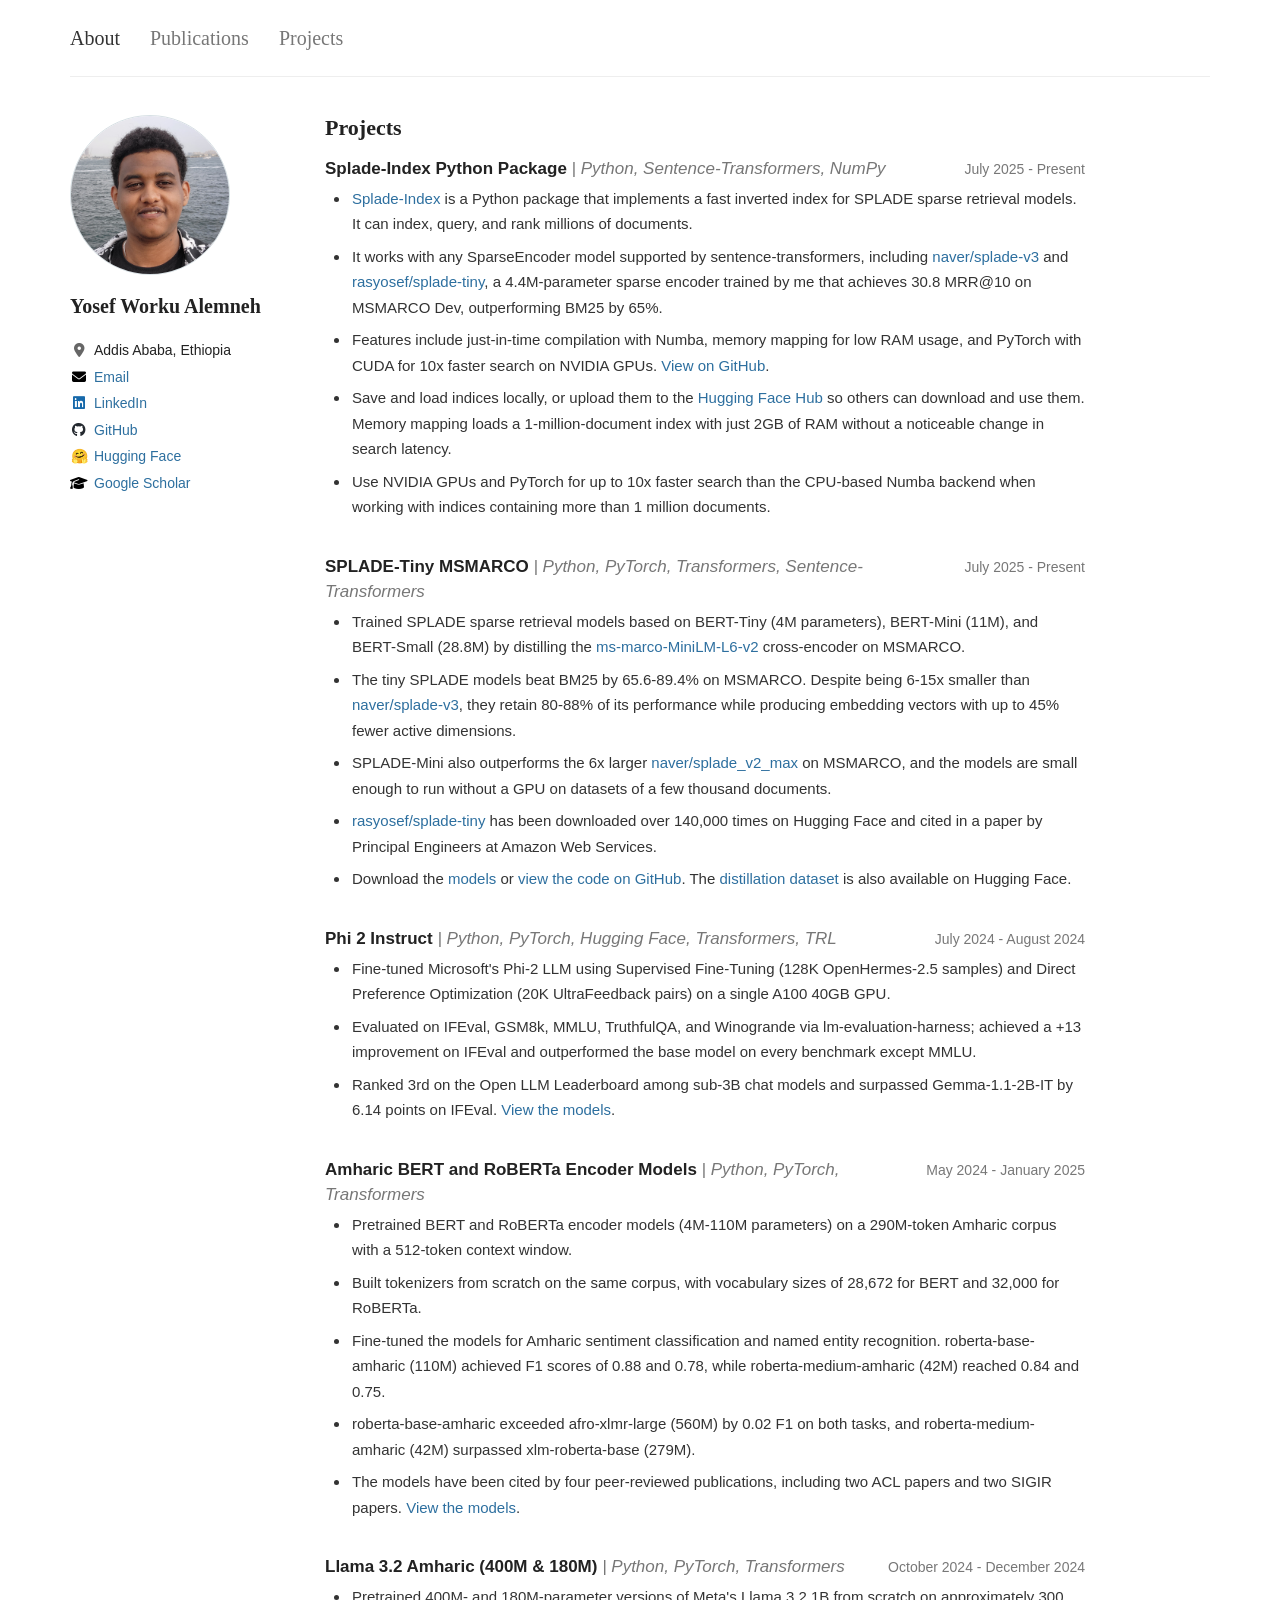
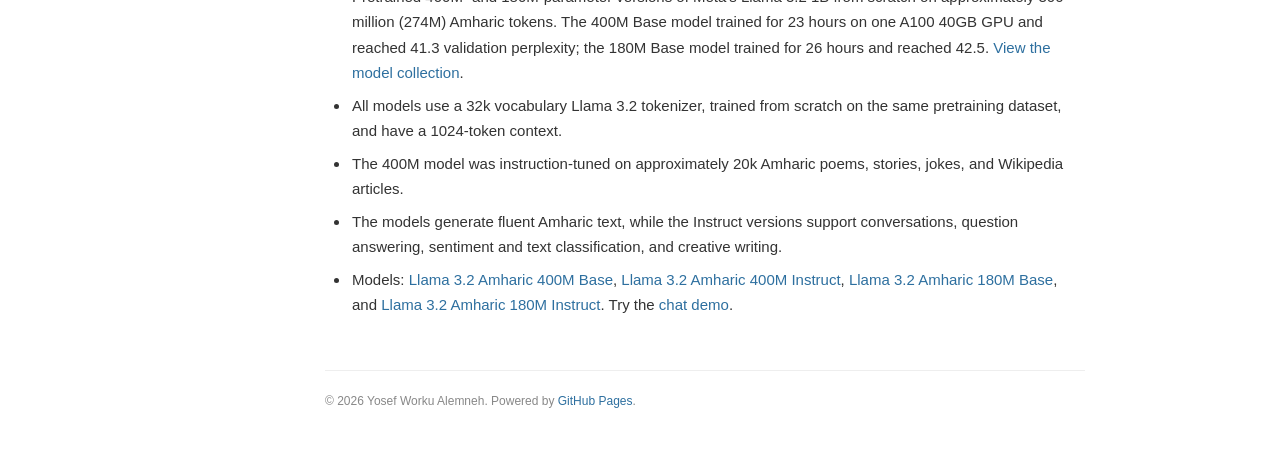
==== projects.html @ 29d9edf8 "new projects page" ====
<!doctype html>
<html lang="en">
  <head>
    <meta charset="UTF-8" />
    <meta name="viewport" content="width=device-width, initial-scale=1" />
    <meta name="description" content="Projects by Yosef Worku Alemneh." />
    <title>Projects - Yosef Worku Alemneh</title>
    <link rel="stylesheet" href="styles.css" />
    <link rel="stylesheet" href="https://cdnjs.cloudflare.com/ajax/libs/font-awesome/6.5.2/css/all.min.css" />
    <style>
      @media(min-width:761px){.site-wrap{max-width:1200px;padding-left:30px;padding-right:30px}.layout{grid-template-columns:205px minmax(0,760px);gap:50px}}
      .profile-links li:nth-child(2) .link-icon,.profile-links li:nth-child(6) .link-icon{color:#000}
      .sidebar{font-size:14px}.portrait{overflow:hidden}.portrait img{width:100%;height:100%;object-fit:cover;display:block}
      .project{margin:0 0 34px}.project-heading{display:flex;justify-content:space-between;align-items:baseline;gap:18px;margin-bottom:4px}.project h3{font:700 17px Arial,sans-serif;line-height:1.5;margin:0;color:#222}.project .date{color:#777;font-size:14px;white-space:nowrap}.project .technologies{color:#777;font-style:italic;font-weight:400}.project ul{margin:0;padding-left:25px}.project li{margin-bottom:7px;padding-left:2px}.project li:last-child{margin-bottom:0}
      @media(max-width:760px){.project-heading{display:block}.project .date{display:block;margin-top:2px}.project h3{font-size:16px}}
    </style>
  </head>
  <body>
    <div class="site-wrap">
      <header class="masthead">
        <a class="site-title" href="index.html">About</a>
        <nav><a href="publications.html">Publications</a><a href="projects.html">Projects</a></nav>
      </header>
      <div class="layout">
        <aside class="sidebar">
          <div class="portrait"><img src="images/me.jpg" alt="Yosef Worku Alemneh" /></div>
          <h1>Yosef Worku Alemneh</h1>
          <ul class="profile-links">
            <li class="location"><i class="link-icon fa-solid fa-location-dot" aria-hidden="true"></i>Addis Ababa, Ethiopia</li>
            <li><a href="mailto:yosefwalemneh@gmail.com"><i class="link-icon fa-solid fa-envelope" aria-hidden="true"></i>Email</a></li>
            <li><a href="https://linkedin.com/in/yosef-worku-alemneh" target="_blank" rel="noreferrer"><i class="link-icon fa-brands fa-linkedin" aria-hidden="true"></i>LinkedIn</a></li>
            <li><a href="https://github.com/rasyosef" target="_blank" rel="noreferrer"><i class="link-icon fa-brands fa-github" aria-hidden="true"></i>GitHub</a></li>
            <li><a href="https://huggingface.co/rasyosef" target="_blank" rel="noreferrer"><span class="link-icon hugging-face-icon" aria-hidden="true">🤗</span>Hugging Face</a></li>
            <li><a href="https://scholar.google.com/citations?user=FH2H0KAAAAAJ&amp;hl=en" target="_blank" rel="noreferrer"><i class="link-icon fa-solid fa-graduation-cap" aria-hidden="true"></i>Google Scholar</a></li>
          </ul>
        </aside>
        <main class="main">
          <h2>Projects</h2>
          <article class="project">
            <div class="project-heading"><h3>Splade-Index Python Package <span class="technologies">| Python, Sentence-Transformers, NumPy</span></h3><span class="date">July 2025 - Present</span></div>
            <ul>
              <li><a href="https://github.com/rasyosef/splade-index" target="_blank" rel="noreferrer">Splade-Index</a> is a Python package that implements a fast inverted index for SPLADE sparse retrieval models. It can index, query, and rank millions of documents.</li>
              <li>It works with any SparseEncoder model supported by sentence-transformers, including <a href="https://huggingface.co/naver/splade-v3" target="_blank" rel="noreferrer">naver/splade-v3</a> and <a href="https://huggingface.co/rasyosef/splade-tiny" target="_blank" rel="noreferrer">rasyosef/splade-tiny</a>, a 4.4M-parameter sparse encoder trained by me that achieves 30.8 MRR@10 on MSMARCO Dev, outperforming BM25 by 65%.</li>
              <li>Features include just-in-time compilation with Numba, memory mapping for low RAM usage, and PyTorch with CUDA for 10x faster search on NVIDIA GPUs. <a href="https://github.com/rasyosef/splade-index" target="_blank" rel="noreferrer">View on GitHub</a>.</li>
              <li>Save and load indices locally, or upload them to the <a href="https://huggingface.co/" target="_blank" rel="noreferrer">Hugging Face Hub</a> so others can download and use them. Memory mapping loads a 1-million-document index with just 2GB of RAM without a noticeable change in search latency.</li>
              <li>Use NVIDIA GPUs and PyTorch for up to 10x faster search than the CPU-based Numba backend when working with indices containing more than 1 million documents.</li>
            </ul>
          </article>
          <article class="project">
            <div class="project-heading"><h3>SPLADE-Tiny MSMARCO <span class="technologies">| Python, PyTorch, Transformers, Sentence-Transformers</span></h3><span class="date">July 2025 - Present</span></div>
            <ul>
              <li>Trained SPLADE sparse retrieval models based on BERT-Tiny (4M parameters), BERT-Mini (11M), and BERT-Small (28.8M) by distilling the <a href="https://huggingface.co/cross-encoder/ms-marco-MiniLM-L6-v2" target="_blank" rel="noreferrer">ms-marco-MiniLM-L6-v2</a> cross-encoder on MSMARCO.</li>
              <li>The tiny SPLADE models beat BM25 by 65.6-89.4% on MSMARCO. Despite being 6-15x smaller than <a href="https://huggingface.co/naver/splade-v3" target="_blank" rel="noreferrer">naver/splade-v3</a>, they retain 80-88% of its performance while producing embedding vectors with up to 45% fewer active dimensions.</li>
              <li>SPLADE-Mini also outperforms the 6x larger <a href="https://huggingface.co/naver/splade_v2_max" target="_blank" rel="noreferrer">naver/splade_v2_max</a> on MSMARCO, and the models are small enough to run without a GPU on datasets of a few thousand documents.</li>
              <li><a href="https://huggingface.co/rasyosef/splade-tiny" target="_blank" rel="noreferrer">rasyosef/splade-tiny</a> has been downloaded over 140,000 times on Hugging Face and cited in a paper by Principal Engineers at Amazon Web Services.</li>
              <li>Download the <a href="https://huggingface.co/collections/rasyosef/splade-tiny-msmarco-687c548c0691d95babf65b70" target="_blank" rel="noreferrer">models</a> or <a href="https://github.com/rasyosef/splade-tiny-msmarco" target="_blank" rel="noreferrer">view the code on GitHub</a>. The <a href="https://huggingface.co/datasets/yosefw/msmarco-train-distil-v2" target="_blank" rel="noreferrer">distillation dataset</a> is also available on Hugging Face.</li>
            </ul>
          </article>
          <article class="project">
            <div class="project-heading"><h3>Phi 2 Instruct <span class="technologies">| Python, PyTorch, Hugging Face, Transformers, TRL</span></h3><span class="date">July 2024 - August 2024</span></div>
            <ul>
              <li>Fine-tuned Microsoft's Phi-2 LLM using Supervised Fine-Tuning (128K OpenHermes-2.5 samples) and Direct Preference Optimization (20K UltraFeedback pairs) on a single A100 40GB GPU.</li>
              <li>Evaluated on IFEval, GSM8k, MMLU, TruthfulQA, and Winogrande via lm-evaluation-harness; achieved a +13 improvement on IFEval and outperformed the base model on every benchmark except MMLU.</li>
              <li>Ranked 3rd on the Open LLM Leaderboard among sub-3B chat models and surpassed Gemma-1.1-2B-IT by 6.14 points on IFEval. <a href="https://huggingface.co/collections/rasyosef/phi-2-chat-models" target="_blank" rel="noreferrer">View the models</a>.</li>
            </ul>
          </article>
          <article class="project">
            <div class="project-heading"><h3>Amharic BERT and RoBERTa Encoder Models <span class="technologies">| Python, PyTorch, Transformers</span></h3><span class="date">May 2024 - January 2025</span></div>
            <ul>
              <li>Pretrained BERT and RoBERTa encoder models (4M-110M parameters) on a 290M-token Amharic corpus with a 512-token context window.</li>
              <li>Built tokenizers from scratch on the same corpus, with vocabulary sizes of 28,672 for BERT and 32,000 for RoBERTa.</li>
              <li>Fine-tuned the models for Amharic sentiment classification and named entity recognition. roberta-base-amharic (110M) achieved F1 scores of 0.88 and 0.78, while roberta-medium-amharic (42M) reached 0.84 and 0.75.</li>
              <li>roberta-base-amharic exceeded afro-xlmr-large (560M) by 0.02 F1 on both tasks, and roberta-medium-amharic (42M) surpassed xlm-roberta-base (279M).</li>
              <li>The models have been cited by four peer-reviewed publications, including two ACL papers and two SIGIR papers. <a href="https://huggingface.co/collections/rasyosef/amharic-bert-and-roberta" target="_blank" rel="noreferrer">View the models</a>.</li>
            </ul>
          </article>
          <article class="project">
            <div class="project-heading"><h3>Llama 3.2 Amharic (400M &amp; 180M) <span class="technologies">| Python, PyTorch, Transformers</span></h3><span class="date">October 2024 - December 2024</span></div>
            <ul>
              <li>Pretrained 400M- and 180M-parameter versions of Meta's Llama 3.2 1B from scratch on approximately 300 million (274M) Amharic tokens. The 400M Base model trained for 23 hours on one A100 40GB GPU and reached 41.3 validation perplexity; the 180M Base model trained for 26 hours and reached 42.5. <a href="https://huggingface.co/collections/rasyosef/llama-32-amharic" target="_blank" rel="noreferrer">View the model collection</a>.</li>
              <li>All models use a 32k vocabulary Llama 3.2 tokenizer, trained from scratch on the same pretraining dataset, and have a 1024-token context.</li>
              <li>The 400M model was instruction-tuned on approximately 20k Amharic poems, stories, jokes, and Wikipedia articles.</li>
              <li>The models generate fluent Amharic text, while the Instruct versions support conversations, question answering, sentiment and text classification, and creative writing.</li>
              <li>Models: <a href="https://huggingface.co/rasyosef/Llama-3.2-400M-Amharic" target="_blank" rel="noreferrer">Llama 3.2 Amharic 400M Base</a>, <a href="https://huggingface.co/rasyosef/Llama-3.2-400M-Amharic-Instruct-Poems-Stories-Wikipedia" target="_blank" rel="noreferrer">Llama 3.2 Amharic 400M Instruct</a>, <a href="https://huggingface.co/rasyosef/Llama-3.2-180M-Amharic" target="_blank" rel="noreferrer">Llama 3.2 Amharic 180M Base</a>, and <a href="https://huggingface.co/rasyosef/Llama-3.2-180M-Amharic-Instruct" target="_blank" rel="noreferrer">Llama 3.2 Amharic 180M Instruct</a>. Try the <a href="https://huggingface.co/spaces/rasyosef/Llama-3.2-400M-Amharic-Instruct" target="_blank" rel="noreferrer">chat demo</a>.</li>
            </ul>
          </article>
          <footer>© 2026 Yosef Worku Alemneh. Powered by <a href="https://pages.github.com/">GitHub Pages</a>.</footer>
        </main>
      </div>
    </div>
  </body>
</html>
---- styles.css ----
/* AcademicPages-inspired layout: quiet typography, narrow profile rail, long-form content. */
:root{--text:#333;--muted:#777;--link:#2d6f9f;--line:#eee;--paper:#fff}*{box-sizing:border-box}html{scroll-behavior:smooth}body{margin:0;background:var(--paper);color:var(--text);font-family:-apple-system,BlinkMacSystemFont,"Segoe UI",Arial,sans-serif;font-size:15px;line-height:1.7}.site-wrap{max-width:1060px;margin:0 auto;padding:0 35px}.masthead{height:77px;border-bottom:1px solid var(--line);display:flex;align-items:center;justify-content:flex-start;gap:30px}.site-title{font-family:Georgia,serif;font-size:20px;color:var(--text);text-decoration:none}.masthead nav{display:flex;gap:30px}.masthead nav a{font-family:Georgia,serif;font-size:20px;color:var(--muted);text-decoration:none}.masthead nav a:hover{color:var(--link)}.layout{display:grid;grid-template-columns:205px minmax(0,680px);gap:70px;padding-top:38px}.sidebar{font-size:13px}.portrait{width:160px;height:160px;border-radius:50%;background:#e6ecef;color:#7391a0;display:grid;place-items:center;font:64px Georgia,serif;margin-bottom:18px;border:1px solid #d8e1e5}.sidebar h1{font:700 20px Georgia,serif;line-height:1.35;margin:0 0 12px;color:#222}.follow{border:1px solid #bbb;border-radius:4px;background:#fff;padding:5px 14px;color:#555;font-size:12px;cursor:pointer}.follow:hover{border-color:var(--link);color:var(--link)}.profile-links{list-style:none;padding:0;margin:17px 0 0;line-height:1.9;color:var(--muted)}.profile-links li:before{content:""}.profile-links .location{color:#222}.profile-links a,a{color:var(--link);text-decoration:none}.profile-links a:hover,a:hover{text-decoration:underline}.link-icon{display:inline-block;width:18px;margin-right:6px;color:#666;font-weight:700;text-align:center;text-decoration:none}.profile-links li:nth-child(2) .link-icon{color:#c0392b}.profile-links li:nth-child(3) .link-icon{color:#1769aa}.profile-links li:nth-child(4) .link-icon{color:#24292f}.profile-links li:nth-child(5) .link-icon{color:#f4a261}.profile-links li:nth-child(6) .link-icon{color:#d4a017}.main{min-width:0;padding-bottom:45px}.main h2{font:700 22px Georgia,serif;color:#222;margin:0 0 15px;padding-top:0}.main h2:not(:first-child){margin-top:42px}.main p{margin:0 0 18px}.main ul{padding-left:25px;margin-top:0}.main>ul{margin-bottom:0}.research-list>li{margin:0 0 18px;padding-left:2px}.research-list>li>div{font-weight:600}.research-list ul{margin:2px 0 0;padding-left:30px}.research-list li li{margin:0}.main footer{border-top:1px solid var(--line);margin-top:52px;padding-top:20px;color:#888;font-size:12px}@media(max-width:760px){.site-wrap{padding:0 22px}.masthead{height:64px}.layout{display:block;padding-top:28px}.sidebar{display:grid;grid-template-columns:100px 1fr;column-gap:20px;align-items:center;margin-bottom:42px}.portrait{width:100px;height:100px;grid-row:1 / span 3;margin:0;font-size:42px}.sidebar h1{align-self:end;margin:0}.follow{justify-self:start;align-self:center}.profile-links{grid-column:2;margin:0;display:flex;flex-wrap:wrap;gap:0 14px;line-height:1.7}.main h2:not(:first-child){margin-top:34px}}@media(max-width:430px){body{font-size:14px}.masthead nav{gap:16px}.sidebar{grid-template-columns:82px 1fr;gap:5px 16px}.portrait{width:82px;height:82px;font-size:36px}.profile-links{font-size:12px}}
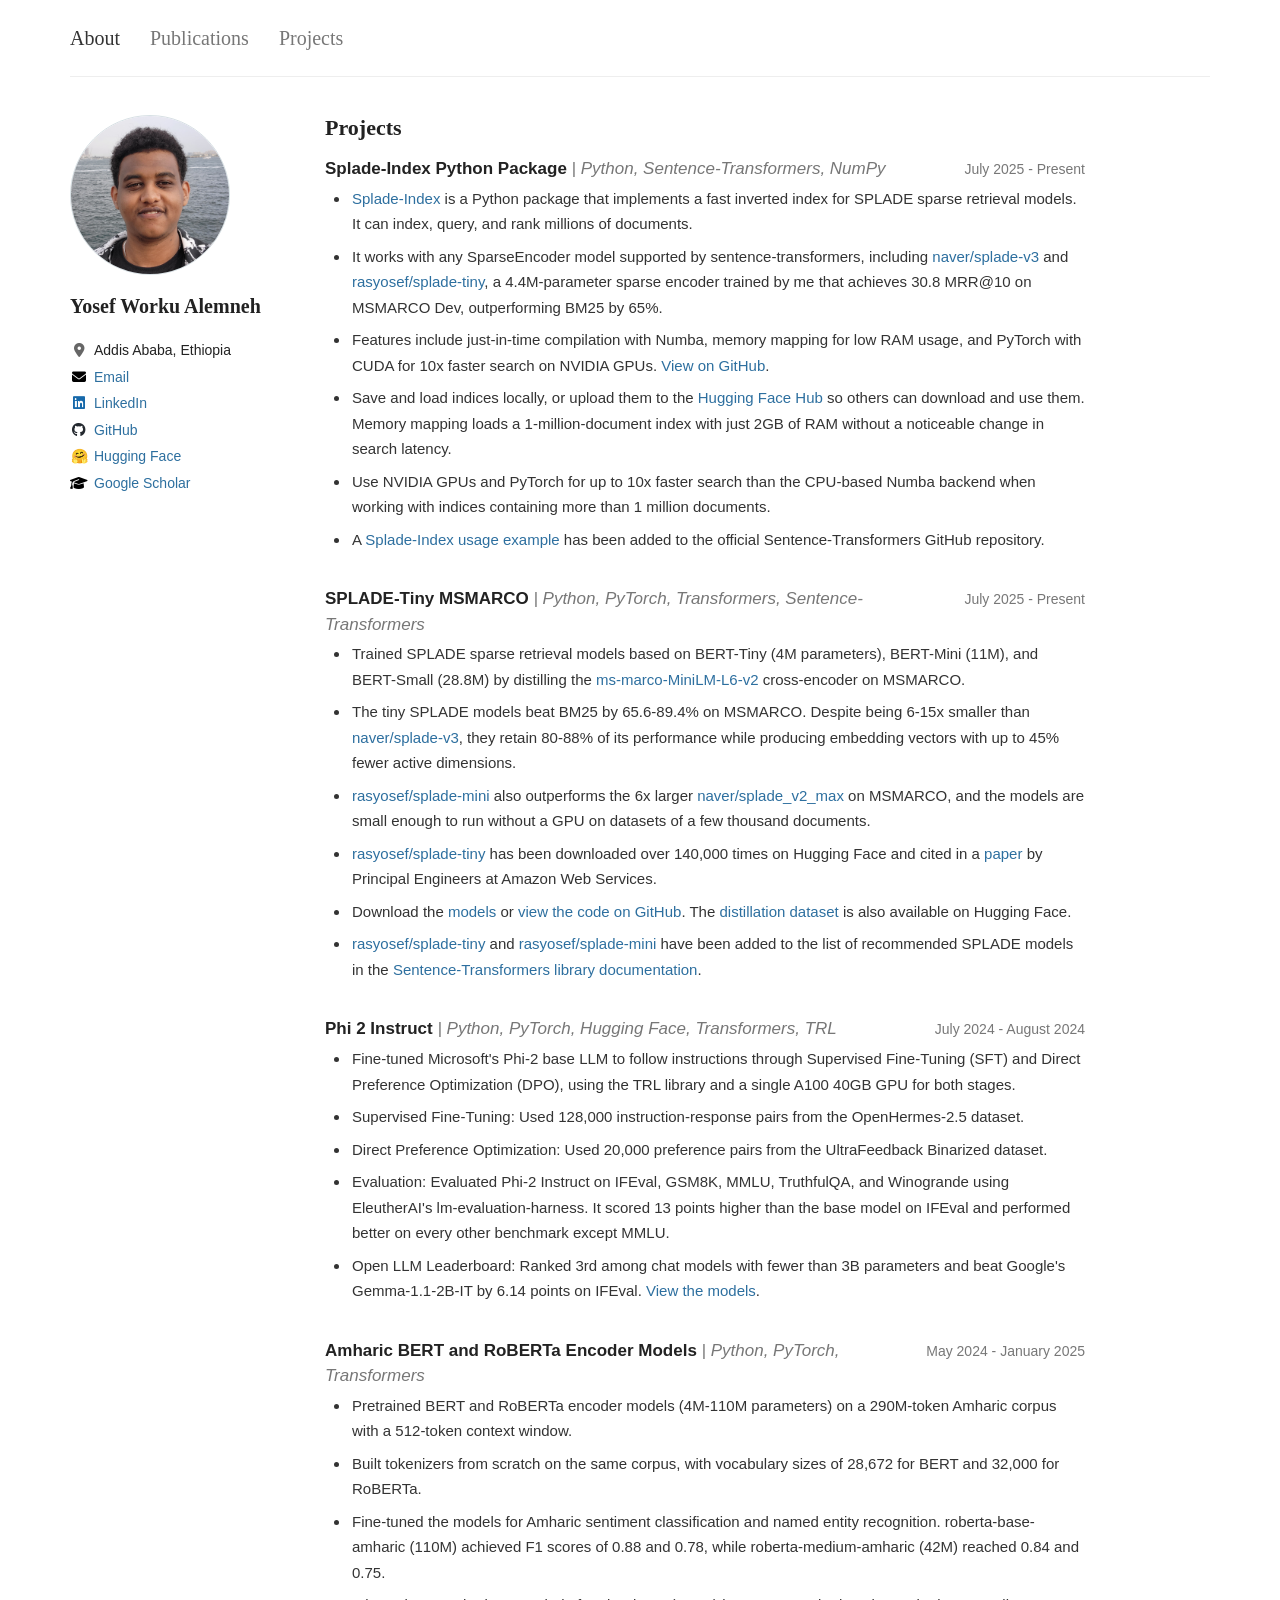
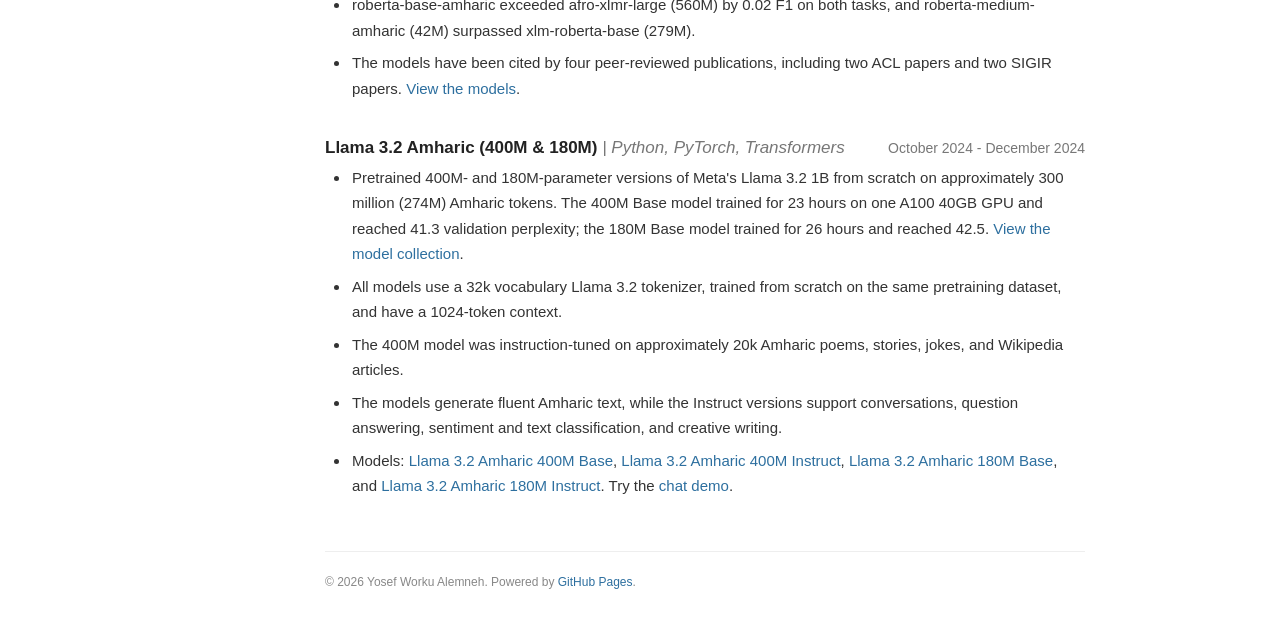
==== commit 4adae2ec: "updated about and project sections" ====
--- a/projects.html
+++ b/projects.html
@@ -44,6 +44,7 @@
               <li>Features include just-in-time compilation with Numba, memory mapping for low RAM usage, and PyTorch with CUDA for 10x faster search on NVIDIA GPUs. <a href="https://github.com/rasyosef/splade-index" target="_blank" rel="noreferrer">View on GitHub</a>.</li>
               <li>Save and load indices locally, or upload them to the <a href="https://huggingface.co/" target="_blank" rel="noreferrer">Hugging Face Hub</a> so others can download and use them. Memory mapping loads a 1-million-document index with just 2GB of RAM without a noticeable change in search latency.</li>
               <li>Use NVIDIA GPUs and PyTorch for up to 10x faster search than the CPU-based Numba backend when working with indices containing more than 1 million documents.</li>
+              <li>A <a href="https://github.com/huggingface/sentence-transformers/tree/main/examples/sparse_encoder/applications/semantic_search" target="_blank" rel="noreferrer">Splade-Index usage example</a> has been added to the official Sentence-Transformers GitHub repository.</li>
             </ul>
           </article>
           <article class="project">
@@ -51,17 +52,20 @@
             <ul>
               <li>Trained SPLADE sparse retrieval models based on BERT-Tiny (4M parameters), BERT-Mini (11M), and BERT-Small (28.8M) by distilling the <a href="https://huggingface.co/cross-encoder/ms-marco-MiniLM-L6-v2" target="_blank" rel="noreferrer">ms-marco-MiniLM-L6-v2</a> cross-encoder on MSMARCO.</li>
               <li>The tiny SPLADE models beat BM25 by 65.6-89.4% on MSMARCO. Despite being 6-15x smaller than <a href="https://huggingface.co/naver/splade-v3" target="_blank" rel="noreferrer">naver/splade-v3</a>, they retain 80-88% of its performance while producing embedding vectors with up to 45% fewer active dimensions.</li>
-              <li>SPLADE-Mini also outperforms the 6x larger <a href="https://huggingface.co/naver/splade_v2_max" target="_blank" rel="noreferrer">naver/splade_v2_max</a> on MSMARCO, and the models are small enough to run without a GPU on datasets of a few thousand documents.</li>
-              <li><a href="https://huggingface.co/rasyosef/splade-tiny" target="_blank" rel="noreferrer">rasyosef/splade-tiny</a> has been downloaded over 140,000 times on Hugging Face and cited in a paper by Principal Engineers at Amazon Web Services.</li>
+              <li><a href="https://huggingface.co/rasyosef/splade-mini" target="_blank" rel="noreferrer">rasyosef/splade-mini</a> also outperforms the 6x larger <a href="https://huggingface.co/naver/splade_v2_max" target="_blank" rel="noreferrer">naver/splade_v2_max</a> on MSMARCO, and the models are small enough to run without a GPU on datasets of a few thousand documents.</li>
+              <li><a href="https://huggingface.co/rasyosef/splade-tiny" target="_blank" rel="noreferrer">rasyosef/splade-tiny</a> has been downloaded over 140,000 times on Hugging Face and cited in a <a href="https://github.com/edenduthie/infon/blob/main/paper/infon.pdf" target="_blank" rel="noreferrer">paper</a> by Principal Engineers at Amazon Web Services.</li>
               <li>Download the <a href="https://huggingface.co/collections/rasyosef/splade-tiny-msmarco-687c548c0691d95babf65b70" target="_blank" rel="noreferrer">models</a> or <a href="https://github.com/rasyosef/splade-tiny-msmarco" target="_blank" rel="noreferrer">view the code on GitHub</a>. The <a href="https://huggingface.co/datasets/yosefw/msmarco-train-distil-v2" target="_blank" rel="noreferrer">distillation dataset</a> is also available on Hugging Face.</li>
+              <li><a href="https://huggingface.co/rasyosef/splade-tiny" target="_blank" rel="noreferrer">rasyosef/splade-tiny</a> and <a href="https://huggingface.co/rasyosef/splade-mini" target="_blank" rel="noreferrer">rasyosef/splade-mini</a> have been added to the list of recommended SPLADE models in the <a href="https://sbert.net/docs/sparse_encoder/pretrained_models.html" target="_blank" rel="noreferrer">Sentence-Transformers library documentation</a>.</li>
             </ul>
           </article>
           <article class="project">
             <div class="project-heading"><h3>Phi 2 Instruct <span class="technologies">| Python, PyTorch, Hugging Face, Transformers, TRL</span></h3><span class="date">July 2024 - August 2024</span></div>
             <ul>
-              <li>Fine-tuned Microsoft's Phi-2 LLM using Supervised Fine-Tuning (128K OpenHermes-2.5 samples) and Direct Preference Optimization (20K UltraFeedback pairs) on a single A100 40GB GPU.</li>
-              <li>Evaluated on IFEval, GSM8k, MMLU, TruthfulQA, and Winogrande via lm-evaluation-harness; achieved a +13 improvement on IFEval and outperformed the base model on every benchmark except MMLU.</li>
-              <li>Ranked 3rd on the Open LLM Leaderboard among sub-3B chat models and surpassed Gemma-1.1-2B-IT by 6.14 points on IFEval. <a href="https://huggingface.co/collections/rasyosef/phi-2-chat-models" target="_blank" rel="noreferrer">View the models</a>.</li>
+              <li>Fine-tuned Microsoft's Phi-2 base LLM to follow instructions through Supervised Fine-Tuning (SFT) and Direct Preference Optimization (DPO), using the TRL library and a single A100 40GB GPU for both stages.</li>
+              <li>Supervised Fine-Tuning: Used 128,000 instruction-response pairs from the OpenHermes-2.5 dataset.</li>
+              <li>Direct Preference Optimization: Used 20,000 preference pairs from the UltraFeedback Binarized dataset.</li>
+              <li>Evaluation: Evaluated Phi-2 Instruct on IFEval, GSM8K, MMLU, TruthfulQA, and Winogrande using EleutherAI's lm-evaluation-harness. It scored 13 points higher than the base model on IFEval and performed better on every other benchmark except MMLU.</li>
+              <li>Open LLM Leaderboard: Ranked 3rd among chat models with fewer than 3B parameters and beat Google's Gemma-1.1-2B-IT by 6.14 points on IFEval. <a href="https://huggingface.co/collections/rasyosef/phi-2-chat-models" target="_blank" rel="noreferrer">View the models</a>.</li>
             </ul>
           </article>
           <article class="project">
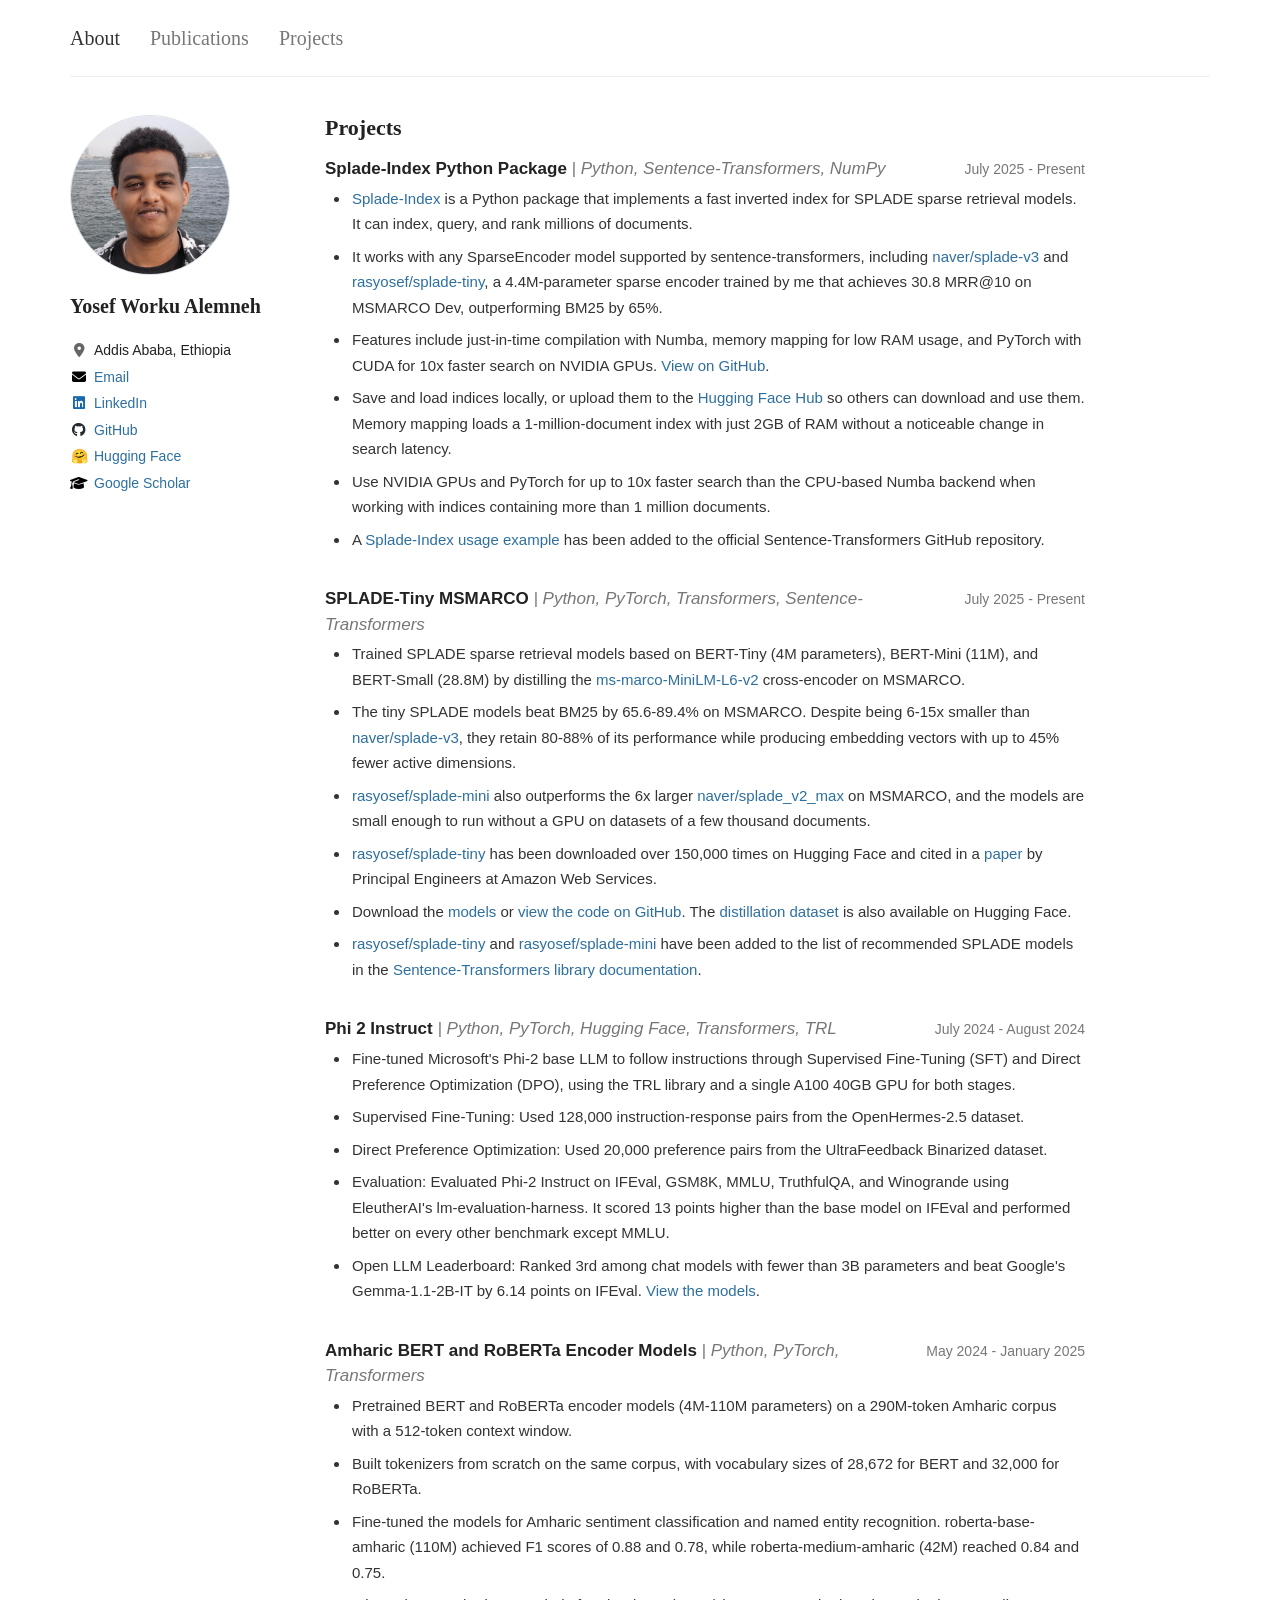
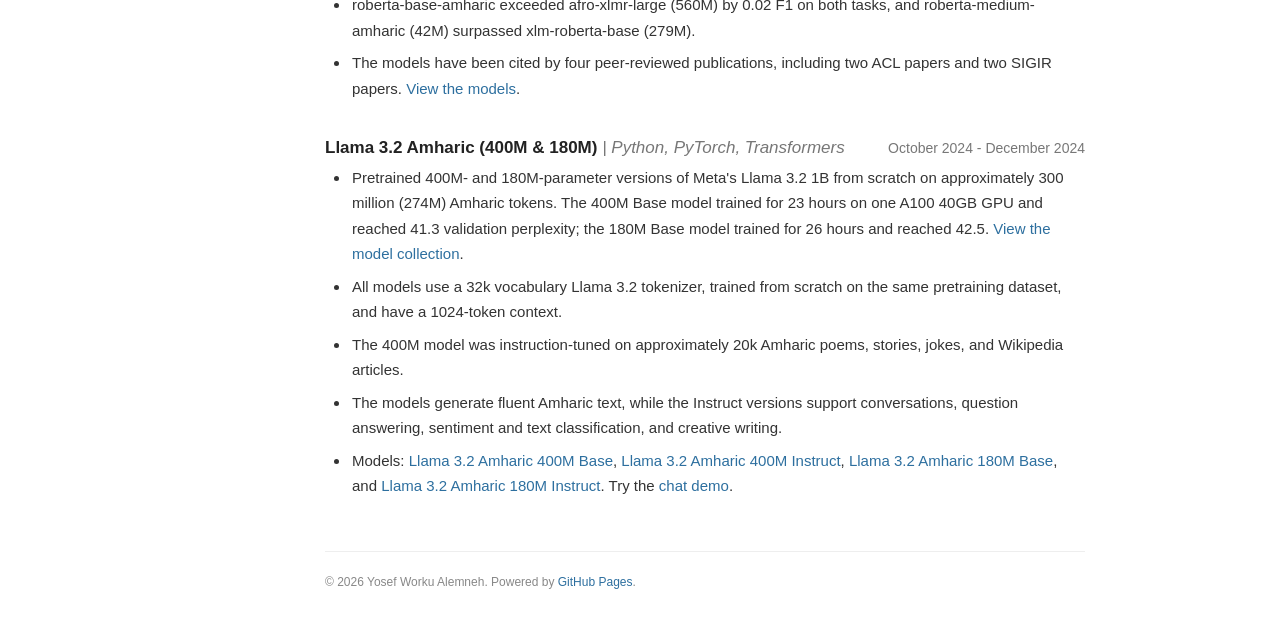
==== commit d50d0bf9: "update download count" ====
--- a/projects.html
+++ b/projects.html
@@ -53,7 +53,7 @@
               <li>Trained SPLADE sparse retrieval models based on BERT-Tiny (4M parameters), BERT-Mini (11M), and BERT-Small (28.8M) by distilling the <a href="https://huggingface.co/cross-encoder/ms-marco-MiniLM-L6-v2" target="_blank" rel="noreferrer">ms-marco-MiniLM-L6-v2</a> cross-encoder on MSMARCO.</li>
               <li>The tiny SPLADE models beat BM25 by 65.6-89.4% on MSMARCO. Despite being 6-15x smaller than <a href="https://huggingface.co/naver/splade-v3" target="_blank" rel="noreferrer">naver/splade-v3</a>, they retain 80-88% of its performance while producing embedding vectors with up to 45% fewer active dimensions.</li>
               <li><a href="https://huggingface.co/rasyosef/splade-mini" target="_blank" rel="noreferrer">rasyosef/splade-mini</a> also outperforms the 6x larger <a href="https://huggingface.co/naver/splade_v2_max" target="_blank" rel="noreferrer">naver/splade_v2_max</a> on MSMARCO, and the models are small enough to run without a GPU on datasets of a few thousand documents.</li>
-              <li><a href="https://huggingface.co/rasyosef/splade-tiny" target="_blank" rel="noreferrer">rasyosef/splade-tiny</a> has been downloaded over 140,000 times on Hugging Face and cited in a <a href="https://github.com/edenduthie/infon/blob/main/paper/infon.pdf" target="_blank" rel="noreferrer">paper</a> by Principal Engineers at Amazon Web Services.</li>
+              <li><a href="https://huggingface.co/rasyosef/splade-tiny" target="_blank" rel="noreferrer">rasyosef/splade-tiny</a> has been downloaded over 150,000 times on Hugging Face and cited in a <a href="https://github.com/edenduthie/infon/blob/main/paper/infon.pdf" target="_blank" rel="noreferrer">paper</a> by Principal Engineers at Amazon Web Services.</li>
               <li>Download the <a href="https://huggingface.co/collections/rasyosef/splade-tiny-msmarco-687c548c0691d95babf65b70" target="_blank" rel="noreferrer">models</a> or <a href="https://github.com/rasyosef/splade-tiny-msmarco" target="_blank" rel="noreferrer">view the code on GitHub</a>. The <a href="https://huggingface.co/datasets/yosefw/msmarco-train-distil-v2" target="_blank" rel="noreferrer">distillation dataset</a> is also available on Hugging Face.</li>
               <li><a href="https://huggingface.co/rasyosef/splade-tiny" target="_blank" rel="noreferrer">rasyosef/splade-tiny</a> and <a href="https://huggingface.co/rasyosef/splade-mini" target="_blank" rel="noreferrer">rasyosef/splade-mini</a> have been added to the list of recommended SPLADE models in the <a href="https://sbert.net/docs/sparse_encoder/pretrained_models.html" target="_blank" rel="noreferrer">Sentence-Transformers library documentation</a>.</li>
             </ul>
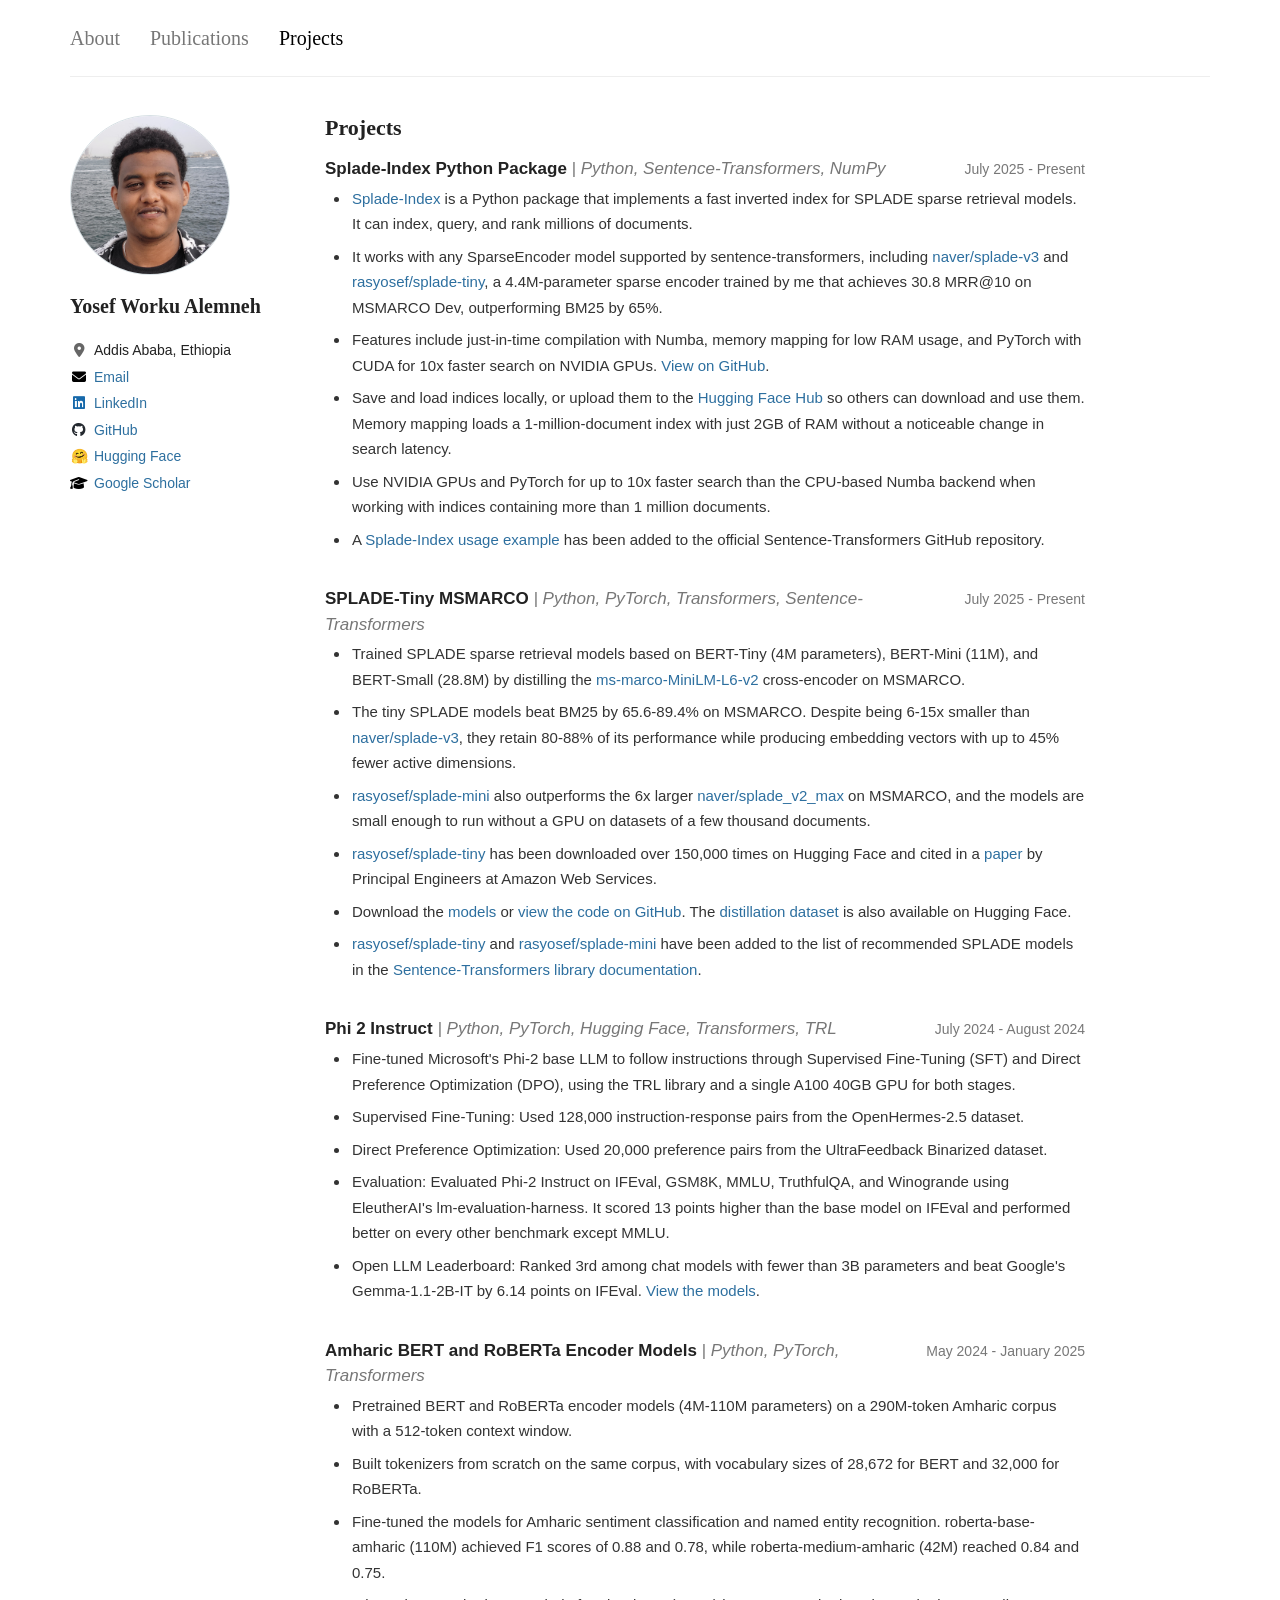
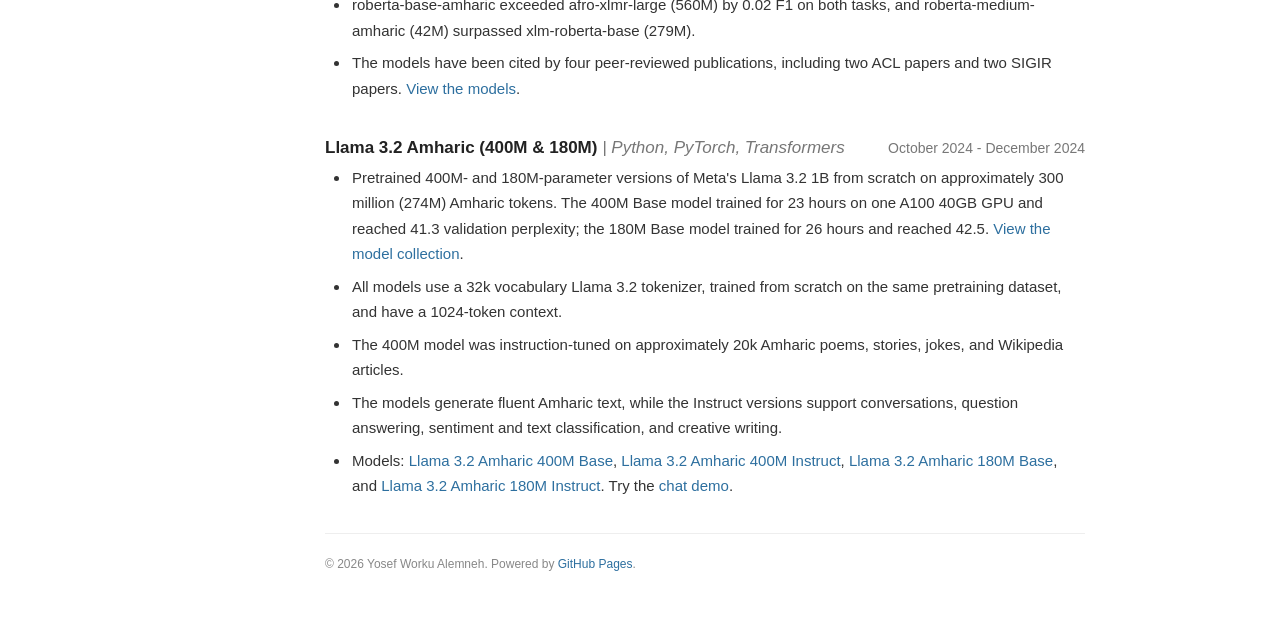
==== commit 0da968d5: "fix footer to bottom of page" ====
--- a/projects.html
+++ b/projects.html
@@ -19,7 +19,7 @@
     <div class="site-wrap">
       <header class="masthead">
         <a class="site-title" href="index.html">About</a>
-        <nav><a href="publications.html">Publications</a><a href="projects.html">Projects</a></nav>
+        <nav><a href="publications.html">Publications</a><a class="active" href="projects.html" aria-current="page">Projects</a></nav>
       </header>
       <div class="layout">
         <aside class="sidebar">
--- a/styles.css
+++ b/styles.css
@@ -1,2 +1,3 @@
 /* AcademicPages-inspired layout: quiet typography, narrow profile rail, long-form content. */
-:root{--text:#333;--muted:#777;--link:#2d6f9f;--line:#eee;--paper:#fff}*{box-sizing:border-box}html{scroll-behavior:smooth}body{margin:0;background:var(--paper);color:var(--text);font-family:-apple-system,BlinkMacSystemFont,"Segoe UI",Arial,sans-serif;font-size:15px;line-height:1.7}.site-wrap{max-width:1060px;margin:0 auto;padding:0 35px}.masthead{height:77px;border-bottom:1px solid var(--line);display:flex;align-items:center;justify-content:flex-start;gap:30px}.site-title{font-family:Georgia,serif;font-size:20px;color:var(--text);text-decoration:none}.masthead nav{display:flex;gap:30px}.masthead nav a{font-family:Georgia,serif;font-size:20px;color:var(--muted);text-decoration:none}.masthead nav a:hover{color:var(--link)}.layout{display:grid;grid-template-columns:205px minmax(0,680px);gap:70px;padding-top:38px}.sidebar{font-size:13px}.portrait{width:160px;height:160px;border-radius:50%;background:#e6ecef;color:#7391a0;display:grid;place-items:center;font:64px Georgia,serif;margin-bottom:18px;border:1px solid #d8e1e5}.sidebar h1{font:700 20px Georgia,serif;line-height:1.35;margin:0 0 12px;color:#222}.follow{border:1px solid #bbb;border-radius:4px;background:#fff;padding:5px 14px;color:#555;font-size:12px;cursor:pointer}.follow:hover{border-color:var(--link);color:var(--link)}.profile-links{list-style:none;padding:0;margin:17px 0 0;line-height:1.9;color:var(--muted)}.profile-links li:before{content:""}.profile-links .location{color:#222}.profile-links a,a{color:var(--link);text-decoration:none}.profile-links a:hover,a:hover{text-decoration:underline}.link-icon{display:inline-block;width:18px;margin-right:6px;color:#666;font-weight:700;text-align:center;text-decoration:none}.profile-links li:nth-child(2) .link-icon{color:#c0392b}.profile-links li:nth-child(3) .link-icon{color:#1769aa}.profile-links li:nth-child(4) .link-icon{color:#24292f}.profile-links li:nth-child(5) .link-icon{color:#f4a261}.profile-links li:nth-child(6) .link-icon{color:#d4a017}.main{min-width:0;padding-bottom:45px}.main h2{font:700 22px Georgia,serif;color:#222;margin:0 0 15px;padding-top:0}.main h2:not(:first-child){margin-top:42px}.main p{margin:0 0 18px}.main ul{padding-left:25px;margin-top:0}.main>ul{margin-bottom:0}.research-list>li{margin:0 0 18px;padding-left:2px}.research-list>li>div{font-weight:600}.research-list ul{margin:2px 0 0;padding-left:30px}.research-list li li{margin:0}.main footer{border-top:1px solid var(--line);margin-top:52px;padding-top:20px;color:#888;font-size:12px}@media(max-width:760px){.site-wrap{padding:0 22px}.masthead{height:64px}.layout{display:block;padding-top:28px}.sidebar{display:grid;grid-template-columns:100px 1fr;column-gap:20px;align-items:center;margin-bottom:42px}.portrait{width:100px;height:100px;grid-row:1 / span 3;margin:0;font-size:42px}.sidebar h1{align-self:end;margin:0}.follow{justify-self:start;align-self:center}.profile-links{grid-column:2;margin:0;display:flex;flex-wrap:wrap;gap:0 14px;line-height:1.7}.main h2:not(:first-child){margin-top:34px}}@media(max-width:430px){body{font-size:14px}.masthead nav{gap:16px}.sidebar{grid-template-columns:82px 1fr;gap:5px 16px}.portrait{width:82px;height:82px;font-size:36px}.profile-links{font-size:12px}}
+.masthead .active{color:#000}.masthead .site-title:not(.active){color:var(--muted)}
+:root{--text:#333;--muted:#777;--link:#2d6f9f;--line:#eee;--paper:#fff}*{box-sizing:border-box}html{scroll-behavior:smooth}body{margin:0;background:var(--paper);color:var(--text);font-family:-apple-system,BlinkMacSystemFont,"Segoe UI",Arial,sans-serif;font-size:15px;line-height:1.7}.site-wrap{max-width:1060px;min-height:100vh;margin:0 auto;padding:0 35px;display:flex;flex-direction:column}.masthead{height:77px;border-bottom:1px solid var(--line);display:flex;align-items:center;justify-content:flex-start;gap:30px}.site-title{font-family:Georgia,serif;font-size:20px;color:var(--text);text-decoration:none}.masthead nav{display:flex;gap:30px}.masthead nav a{font-family:Georgia,serif;font-size:20px;color:var(--muted);text-decoration:none}.masthead nav a:hover{color:var(--link)}.layout{display:grid;grid-template-columns:205px minmax(0,680px);gap:70px;padding-top:38px;flex:1}.sidebar{font-size:13px}.portrait{width:160px;height:160px;border-radius:50%;background:#e6ecef;color:#7391a0;display:grid;place-items:center;font:64px Georgia,serif;margin-bottom:18px;border:1px solid #d8e1e5}.sidebar h1{font:700 20px Georgia,serif;line-height:1.35;margin:0 0 12px;color:#222}.follow{border:1px solid #bbb;border-radius:4px;background:#fff;padding:5px 14px;color:#555;font-size:12px;cursor:pointer}.follow:hover{border-color:var(--link);color:var(--link)}.profile-links{list-style:none;padding:0;margin:17px 0 0;line-height:1.9;color:var(--muted)}.profile-links li:before{content:""}.profile-links .location{color:#222}.profile-links a,a{color:var(--link);text-decoration:none}.profile-links a:hover,a:hover{text-decoration:underline}.link-icon{display:inline-block;width:18px;margin-right:6px;color:#666;font-weight:700;text-align:center;text-decoration:none}.profile-links li:nth-child(2) .link-icon{color:#c0392b}.profile-links li:nth-child(3) .link-icon{color:#1769aa}.profile-links li:nth-child(4) .link-icon{color:#24292f}.profile-links li:nth-child(5) .link-icon{color:#f4a261}.profile-links li:nth-child(6) .link-icon{color:#d4a017}.main{min-width:0;padding-bottom:45px;display:flex;flex-direction:column}.main h2{font:700 22px Georgia,serif;color:#222;margin:0 0 15px;padding-top:0}.main h2:not(:first-child){margin-top:42px}.main p{margin:0 0 18px}.main ul{padding-left:25px;margin-top:0}.main>ul{margin-bottom:0}.research-list>li{margin:0 0 18px;padding-left:2px}.research-list>li>div{font-weight:600}.research-list ul{margin:2px 0 0;padding-left:30px}.research-list li li{margin:0}.main footer{border-top:1px solid var(--line);margin-top:auto;padding-top:20px;color:#888;font-size:12px}@media(max-width:760px){.site-wrap{padding:0 22px}.masthead{height:64px}.layout{display:flex;flex-direction:column;padding-top:28px}.sidebar{display:grid;grid-template-columns:100px 1fr;column-gap:20px;align-items:center;margin-bottom:42px}.portrait{width:100px;height:100px;grid-row:1 / span 3;margin:0;font-size:42px}.sidebar h1{align-self:end;margin:0}.follow{justify-self:start;align-self:center}.profile-links{grid-column:2;margin:0;display:flex;flex-wrap:wrap;gap:0 14px;line-height:1.7}.main{flex:1}.main h2:not(:first-child){margin-top:34px}}@media(max-width:430px){body{font-size:14px}.masthead nav{gap:16px}.sidebar{grid-template-columns:82px 1fr;gap:5px 16px}.portrait{width:82px;height:82px;font-size:36px}.profile-links{font-size:12px}}
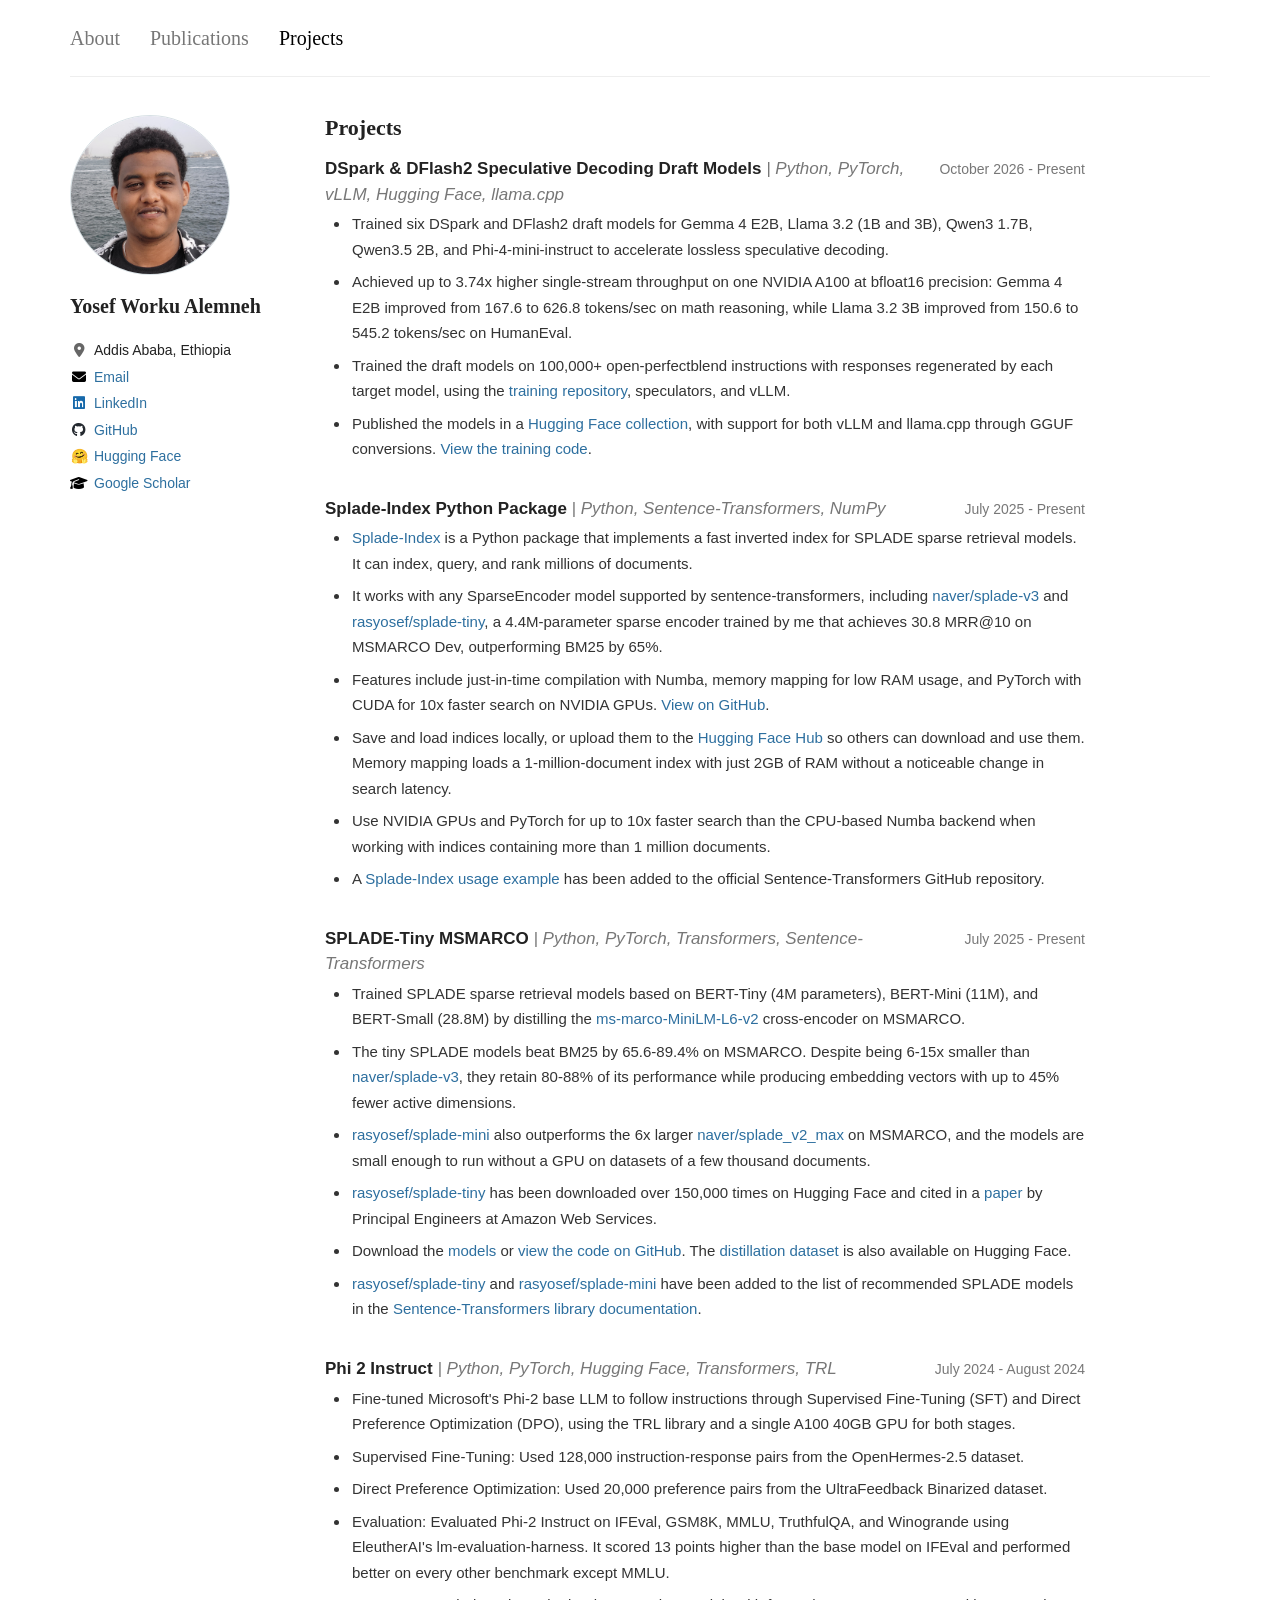
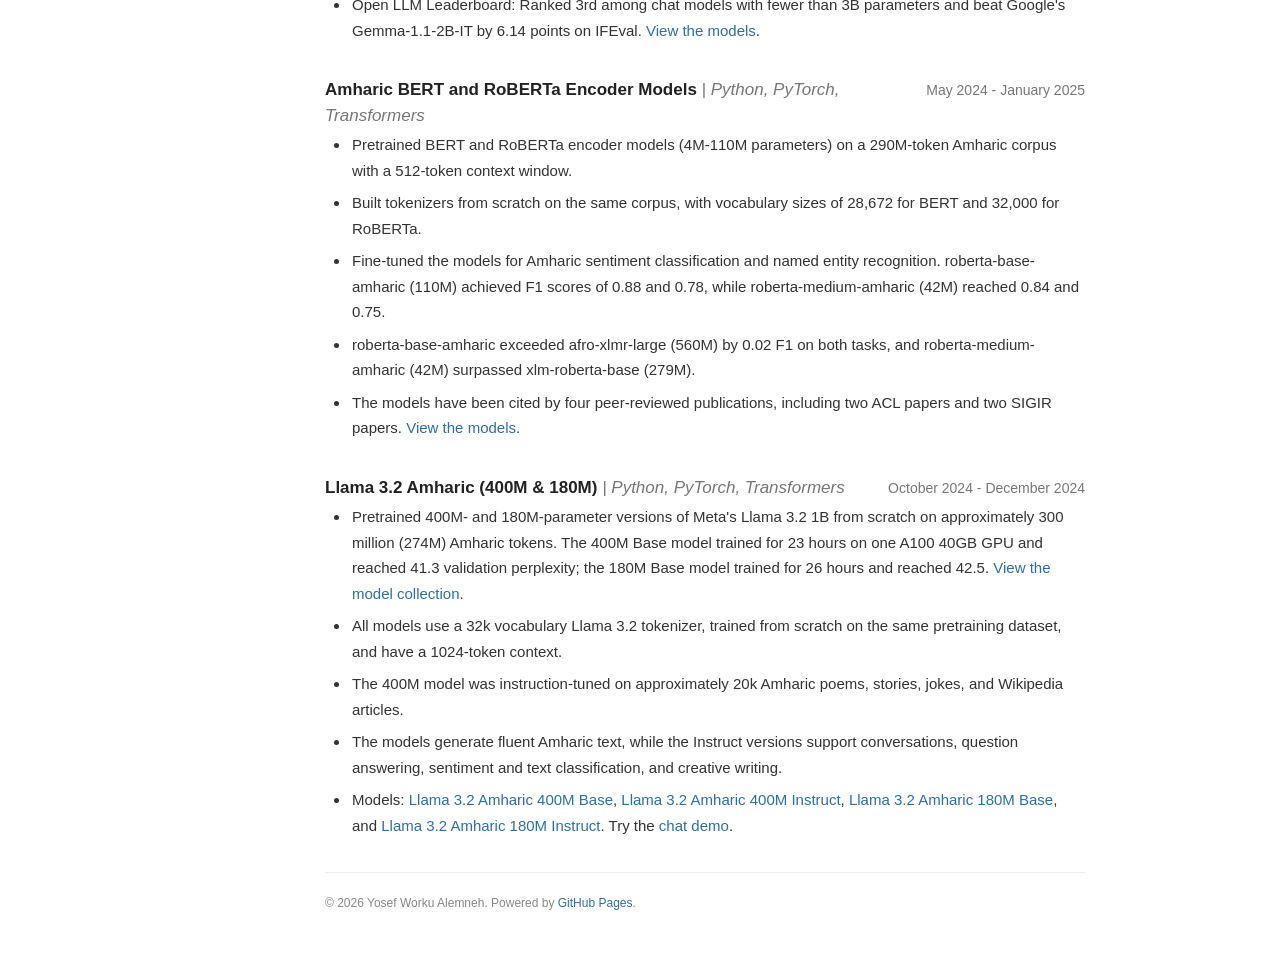
==== commit 0c5b1ab5: "add speculative decoding project" ====
--- a/projects.html
+++ b/projects.html
@@ -36,6 +36,15 @@
         </aside>
         <main class="main">
           <h2>Projects</h2>
+          <article class="project">
+            <div class="project-heading"><h3>DSpark &amp; DFlash2 Speculative Decoding Draft Models <span class="technologies">| Python, PyTorch, vLLM, Hugging Face, llama.cpp</span></h3><span class="date">October 2026 - Present</span></div>
+            <ul>
+              <li>Trained six DSpark and DFlash2 draft models for Gemma 4 E2B, Llama 3.2 (1B and 3B), Qwen3 1.7B, Qwen3.5 2B, and Phi-4-mini-instruct to accelerate lossless speculative decoding.</li>
+              <li>Achieved up to 3.74x higher single-stream throughput on one NVIDIA A100 at bfloat16 precision: Gemma 4 E2B improved from 167.6 to 626.8 tokens/sec on math reasoning, while Llama 3.2 3B improved from 150.6 to 545.2 tokens/sec on HumanEval.</li>
+              <li>Trained the draft models on 100,000+ open-perfectblend instructions with responses regenerated by each target model, using the <a href="https://github.com/rasyosef/train-dspark-draft-models" target="_blank" rel="noreferrer">training repository</a>, speculators, and vLLM.</li>
+              <li>Published the models in a <a href="https://huggingface.co/collections/rasyosef/dspark-and-dflash2" target="_blank" rel="noreferrer">Hugging Face collection</a>, with support for both vLLM and llama.cpp through GGUF conversions. <a href="https://github.com/rasyosef/train-dspark-draft-models" target="_blank" rel="noreferrer">View the training code</a>.</li>
+            </ul>
+          </article>
           <article class="project">
             <div class="project-heading"><h3>Splade-Index Python Package <span class="technologies">| Python, Sentence-Transformers, NumPy</span></h3><span class="date">July 2025 - Present</span></div>
             <ul>
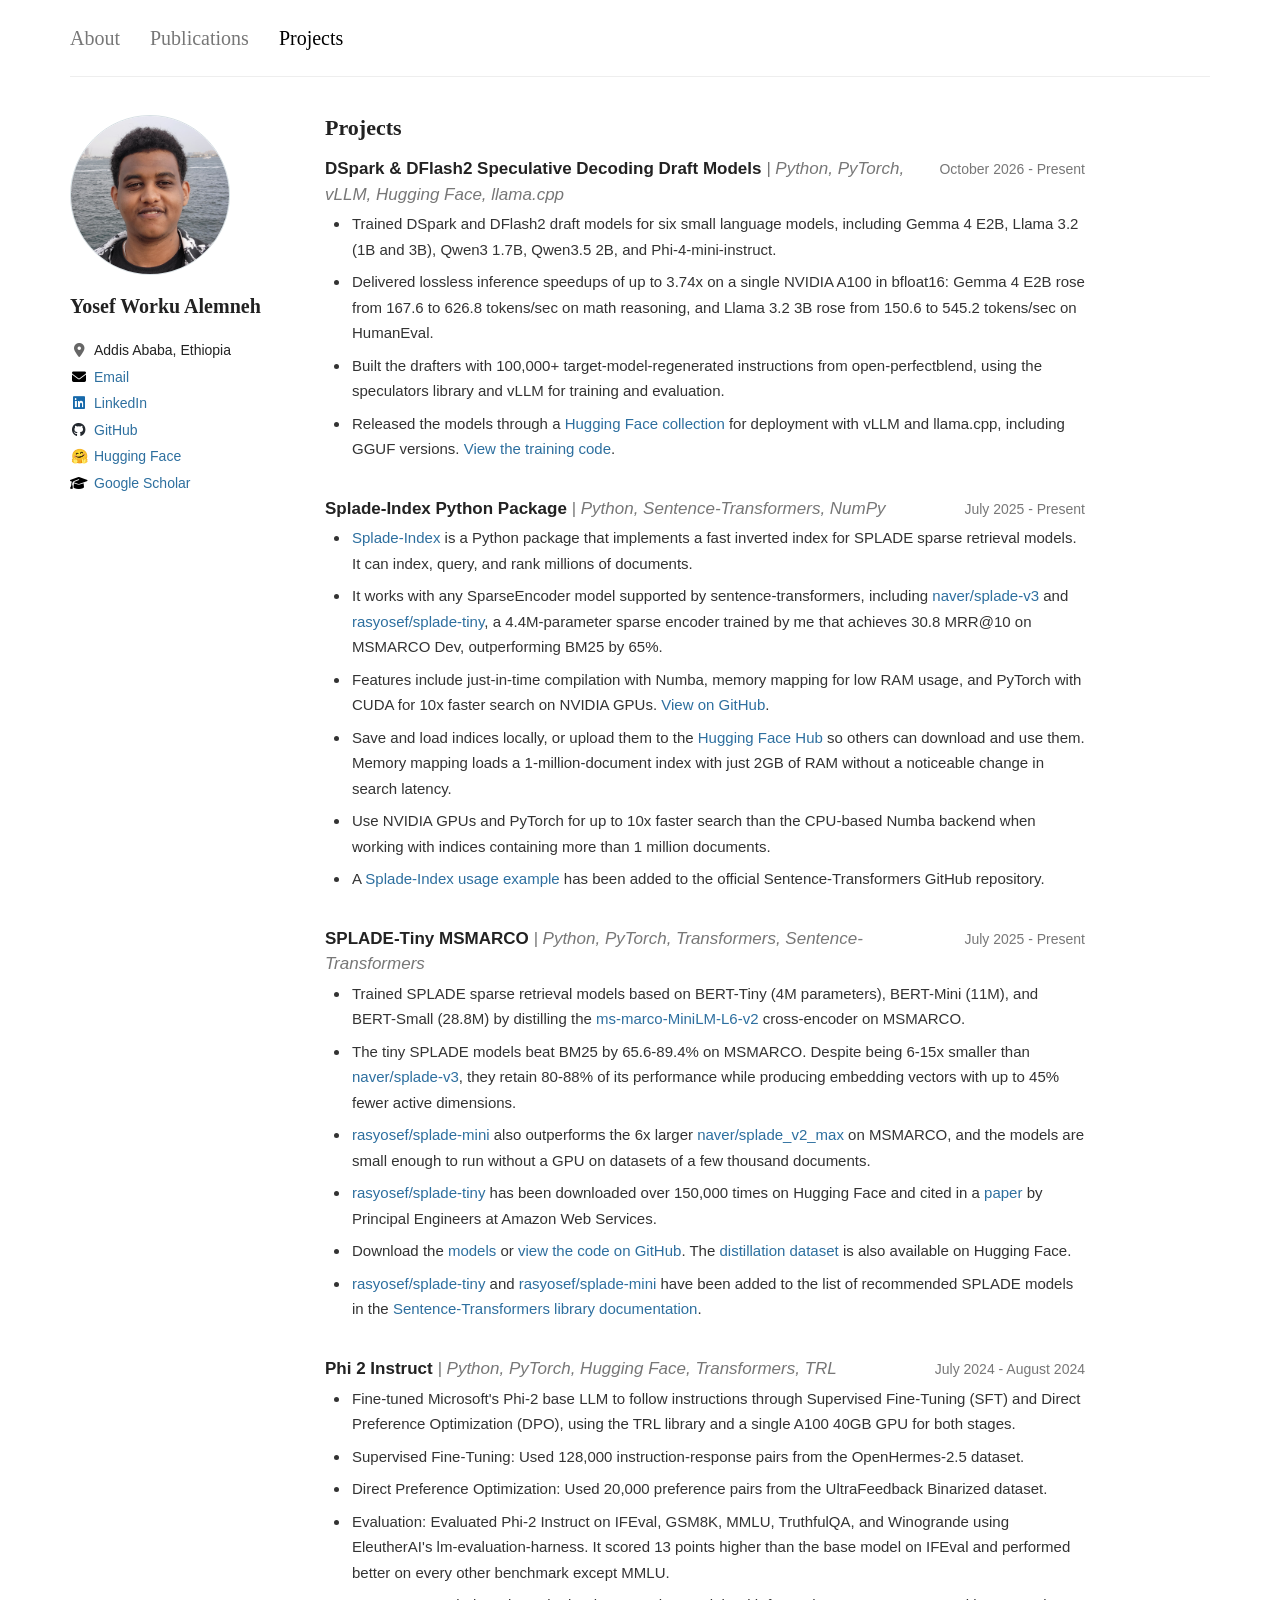
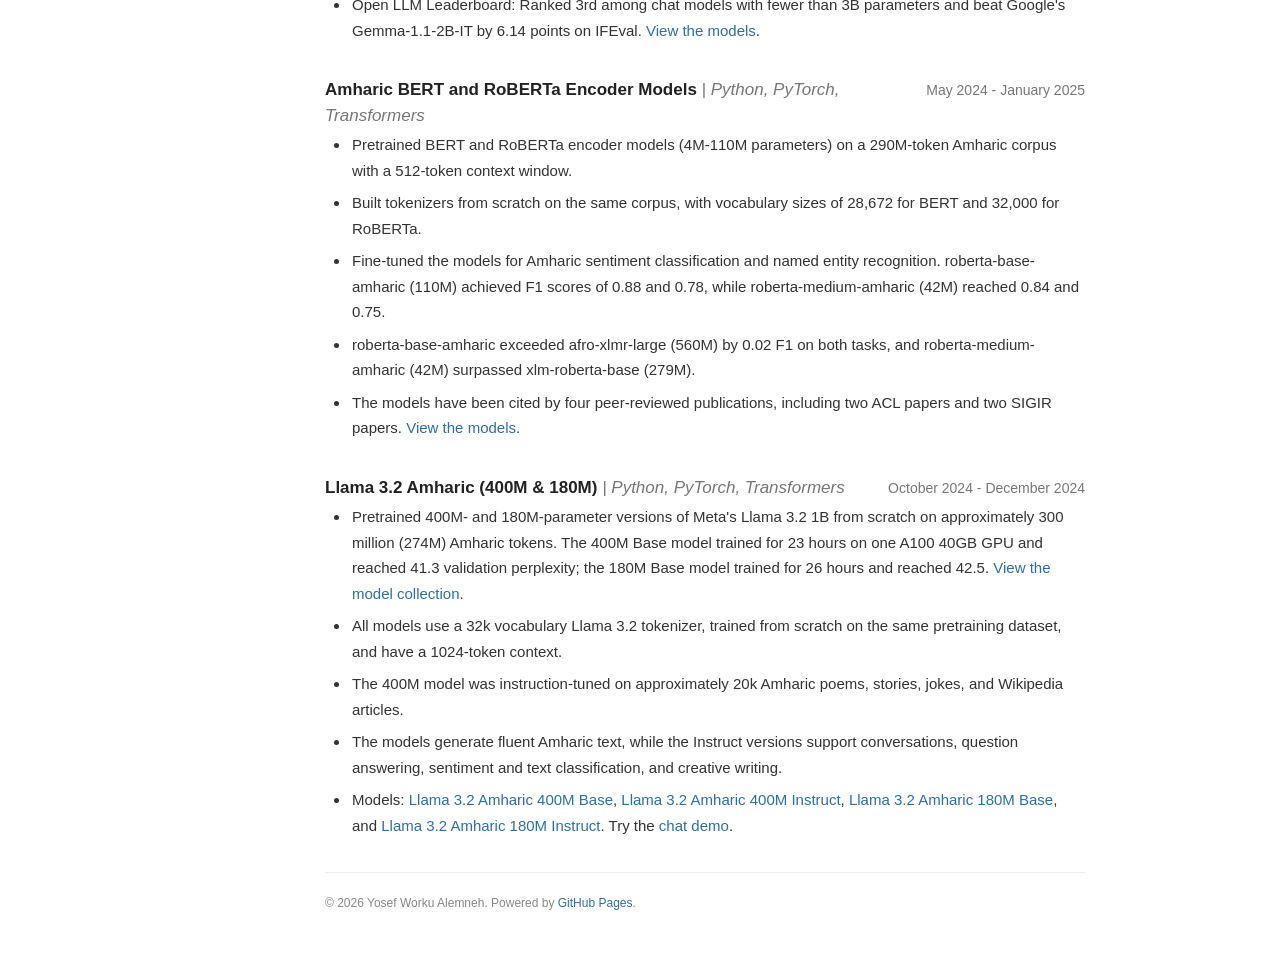
==== commit e54059cc: "update project details" ====
--- a/projects.html
+++ b/projects.html
@@ -39,10 +39,10 @@
           <article class="project">
             <div class="project-heading"><h3>DSpark &amp; DFlash2 Speculative Decoding Draft Models <span class="technologies">| Python, PyTorch, vLLM, Hugging Face, llama.cpp</span></h3><span class="date">October 2026 - Present</span></div>
             <ul>
-              <li>Trained six DSpark and DFlash2 draft models for Gemma 4 E2B, Llama 3.2 (1B and 3B), Qwen3 1.7B, Qwen3.5 2B, and Phi-4-mini-instruct to accelerate lossless speculative decoding.</li>
-              <li>Achieved up to 3.74x higher single-stream throughput on one NVIDIA A100 at bfloat16 precision: Gemma 4 E2B improved from 167.6 to 626.8 tokens/sec on math reasoning, while Llama 3.2 3B improved from 150.6 to 545.2 tokens/sec on HumanEval.</li>
-              <li>Trained the draft models on 100,000+ open-perfectblend instructions with responses regenerated by each target model, using the <a href="https://github.com/rasyosef/train-dspark-draft-models" target="_blank" rel="noreferrer">training repository</a>, speculators, and vLLM.</li>
-              <li>Published the models in a <a href="https://huggingface.co/collections/rasyosef/dspark-and-dflash2" target="_blank" rel="noreferrer">Hugging Face collection</a>, with support for both vLLM and llama.cpp through GGUF conversions. <a href="https://github.com/rasyosef/train-dspark-draft-models" target="_blank" rel="noreferrer">View the training code</a>.</li>
+              <li>Trained DSpark and DFlash2 draft models for six small language models, including Gemma 4 E2B, Llama 3.2 (1B and 3B), Qwen3 1.7B, Qwen3.5 2B, and Phi-4-mini-instruct.</li>
+              <li>Delivered lossless inference speedups of up to 3.74x on a single NVIDIA A100 in bfloat16: Gemma 4 E2B rose from 167.6 to 626.8 tokens/sec on math reasoning, and Llama 3.2 3B rose from 150.6 to 545.2 tokens/sec on HumanEval.</li>
+              <li>Built the drafters with 100,000+ target-model-regenerated instructions from open-perfectblend, using the speculators library and vLLM for training and evaluation.</li>
+              <li>Released the models through a <a href="https://huggingface.co/collections/rasyosef/dspark-and-dflash2" target="_blank" rel="noreferrer">Hugging Face collection</a> for deployment with vLLM and llama.cpp, including GGUF versions. <a href="https://github.com/rasyosef/train-dspark-draft-models" target="_blank" rel="noreferrer">View the training code</a>.</li>
             </ul>
           </article>
           <article class="project">
